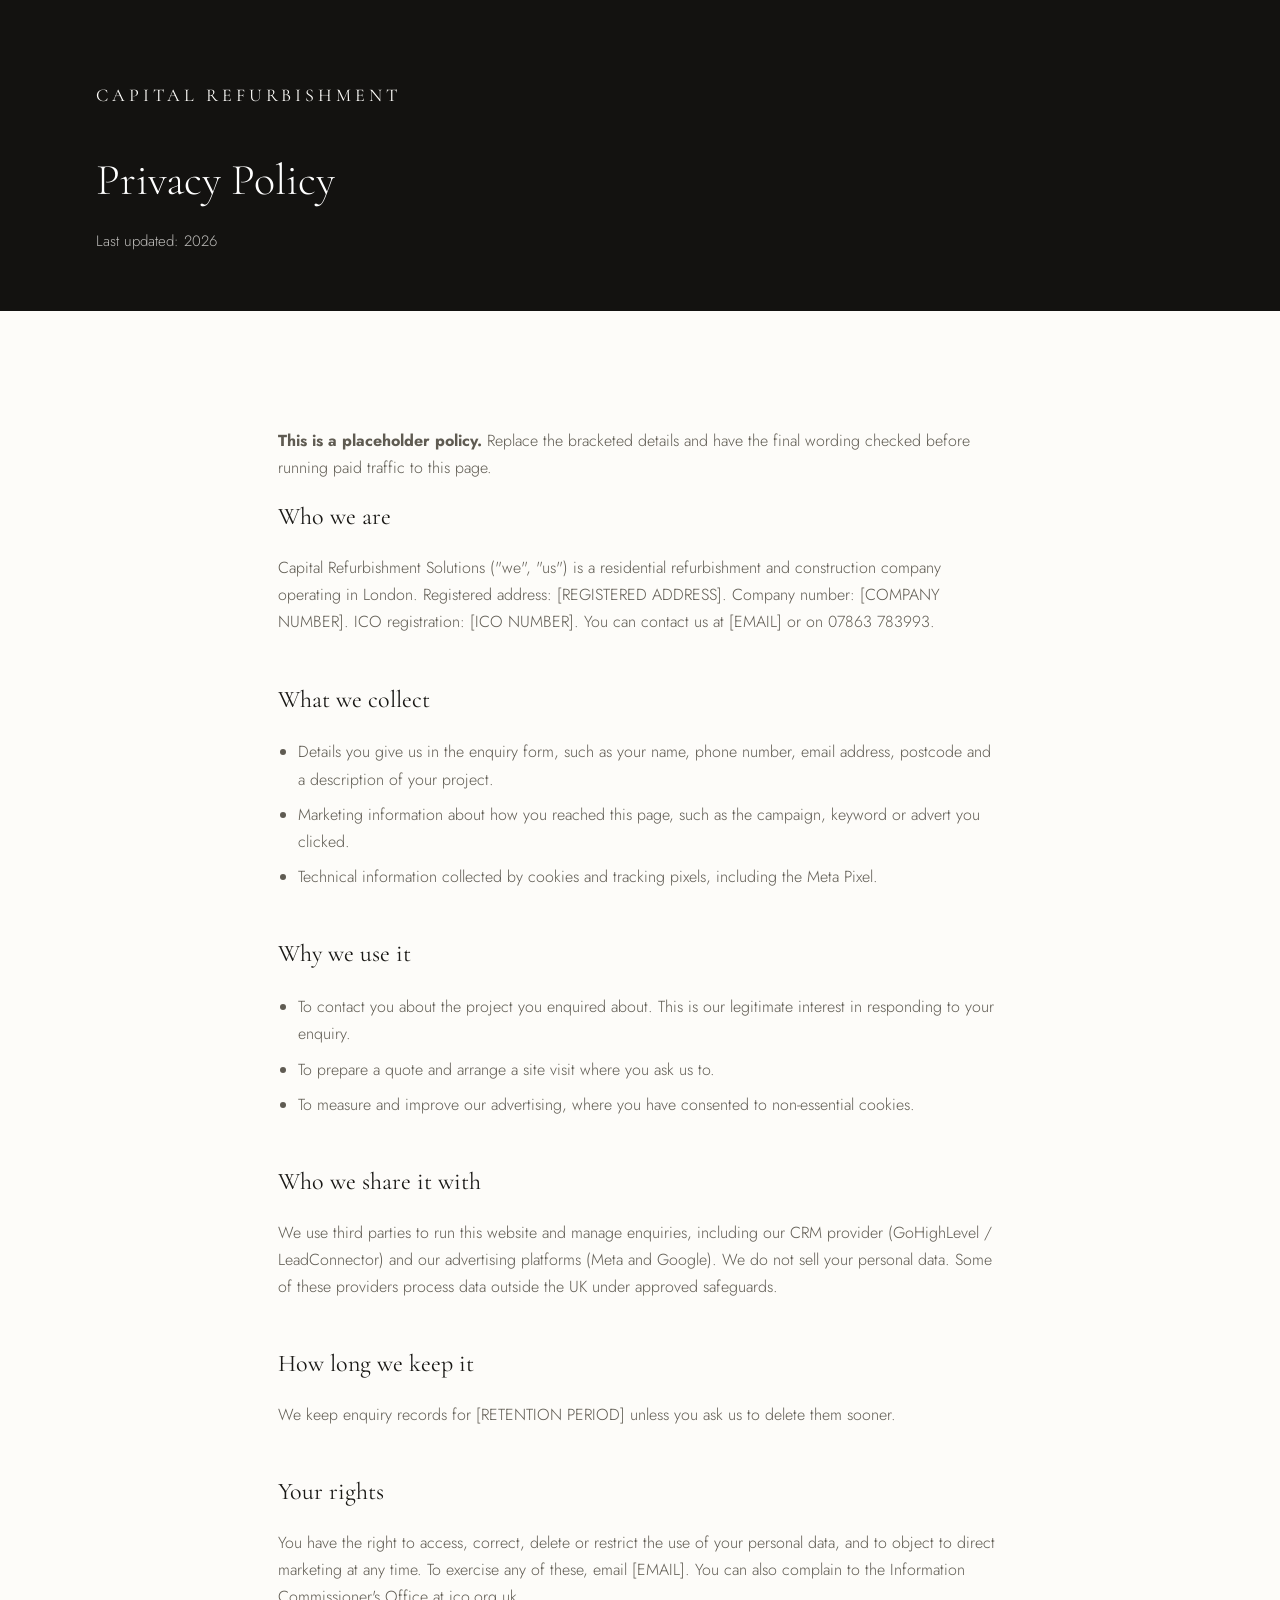
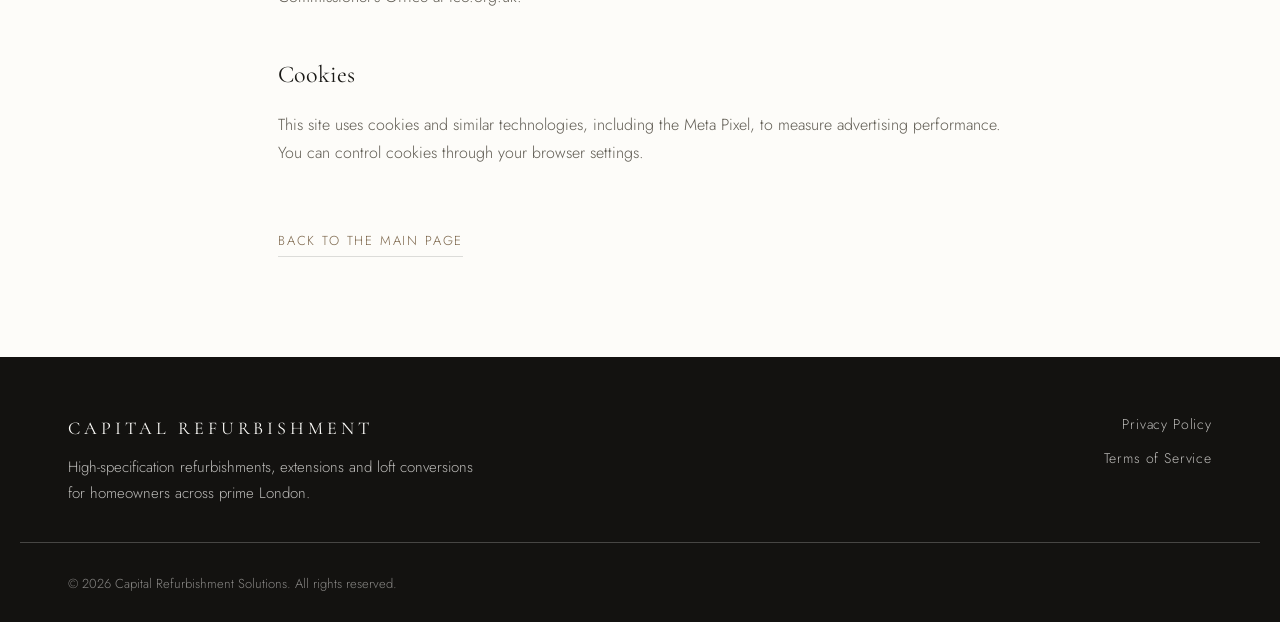
==== privacy-policy.html @ fab8fc4b "Restructure hero, add social proof and video slot, drop dev scaffolding Hero now leads with the offe" ====
<!doctype html>
<html lang="en-GB">
<head>
<meta charset="utf-8">
<meta name="viewport" content="width=device-width, initial-scale=1">
<title>Privacy Policy | Capital Refurbishment Solutions</title>
<meta name="description" content="Privacy Policy for Capital Refurbishment Solutions.">
<meta name="robots" content="noindex, follow">

<!-- TRACKING HEAD CODES GO HERE: Meta Pixel, GA4, GTM Head, TikTok, etc. -->
<!-- Meta Pixel Code -->
<script>
!function(f,b,e,v,n,t,s)
{if(f.fbq)return;n=f.fbq=function(){n.callMethod?
n.callMethod.apply(n,arguments):n.queue.push(arguments)};
if(!f._fbq)f._fbq=n;n.push=n;n.loaded=!0;n.version='2.0';
n.queue=[];t=b.createElement(e);t.async=!0;
t.src=v;s=b.getElementsByTagName(e)[0];
s.parentNode.insertBefore(t,s)}(window, document,'script',
'https://connect.facebook.net/en_US/fbevents.js');
fbq('init', '971365851907422');
fbq('track', 'PageView');
</script>
<noscript><img height="1" width="1" style="display:none"
src="https://www.facebook.com/tr?id=971365851907422&ev=PageView&noscript=1"
/></noscript>
<!-- End Meta Pixel Code -->

<link rel="preconnect" href="https://fonts.googleapis.com">
<link rel="preconnect" href="https://fonts.gstatic.com" crossorigin>
<link href="https://fonts.googleapis.com/css2?family=Cormorant+Garamond:ital,wght@0,300;0,400;1,300;1,400&family=Jost:wght@300;400;500&display=swap" rel="stylesheet">
<link rel="stylesheet" href="styles.css">
</head>
<body>
<!-- TRACKING BODY CODES GO HERE: GTM Body noscript, etc. -->

<header class="legal-head">
  <div class="wrap">
    <a href="/" style="text-decoration:none"><span class="wordmark">Capital Refurbishment</span></a>
    <h1>Privacy Policy</h1>
    <p>Last updated: <span data-year>2026</span></p>
  </div>
</header>

<main class="legal">
  <div class="wrap wrap--narrow">
    <!-- PLACEHOLDER POLICY. Have this reviewed and completed by the client or a solicitor
         before the campaign goes live. Fill in the bracketed company details. -->
    <p><strong>This is a placeholder policy.</strong> Replace the bracketed details and have the
    final wording checked before running paid traffic to this page.</p>

    <h2>Who we are</h2>
    <p>Capital Refurbishment Solutions ("we", "us") is a residential refurbishment and construction
    company operating in London. Registered address: [REGISTERED ADDRESS]. Company number: [COMPANY NUMBER].
    ICO registration: [ICO NUMBER]. You can contact us at [EMAIL] or on 07863 783993.</p>

    <h2>What we collect</h2>
    <ul>
      <li>Details you give us in the enquiry form, such as your name, phone number, email address, postcode and a description of your project.</li>
      <li>Marketing information about how you reached this page, such as the campaign, keyword or advert you clicked.</li>
      <li>Technical information collected by cookies and tracking pixels, including the Meta Pixel.</li>
    </ul>

    <h2>Why we use it</h2>
    <ul>
      <li>To contact you about the project you enquired about. This is our legitimate interest in responding to your enquiry.</li>
      <li>To prepare a quote and arrange a site visit where you ask us to.</li>
      <li>To measure and improve our advertising, where you have consented to non-essential cookies.</li>
    </ul>

    <h2>Who we share it with</h2>
    <p>We use third parties to run this website and manage enquiries, including our CRM provider
    (GoHighLevel / LeadConnector) and our advertising platforms (Meta and Google). We do not sell
    your personal data. Some of these providers process data outside the UK under approved
    safeguards.</p>

    <h2>How long we keep it</h2>
    <p>We keep enquiry records for [RETENTION PERIOD] unless you ask us to delete them sooner.</p>

    <h2>Your rights</h2>
    <p>You have the right to access, correct, delete or restrict the use of your personal data, and
    to object to direct marketing at any time. To exercise any of these, email [EMAIL]. You can also
    complain to the Information Commissioner's Office at ico.org.uk.</p>

    <h2>Cookies</h2>
    <p>This site uses cookies and similar technologies, including the Meta Pixel, to measure
    advertising performance. You can control cookies through your browser settings.</p>
    <a class="legal-back" href="/">Back to the main page</a>
  </div>
</main>

<footer class="foot">
  <div class="wrap foot-grid">
    <div>
      <span class="wordmark wordmark--foot">Capital Refurbishment</span>
      <p class="foot-desc">High-specification refurbishments, extensions and loft conversions for homeowners across prime London.</p>
    </div>
    <div class="foot-links">
      <a href="/privacy-policy">Privacy Policy</a>
      <a href="/terms-of-service">Terms of Service</a>
    </div>
  </div>
  <div class="wrap foot-base">
    <small>&copy; <span data-year>2026</span> Capital Refurbishment Solutions. All rights reserved.</small>
  </div>
</footer>

<script src="script.js" defer></script>
</body>
</html>
---- styles.css ----
/* ==========================================================================
   Capital Refurbishment Solutions — paid traffic funnel
   Palette sampled from capital-refurb.co.uk
   ========================================================================== */

:root{
  --cream:#FDFCF9;
  --band:#F7F4EF;
  --ink:#1A1916;
  --ink-deep:#131210;
  --bronze:#967E5F;
  --bronze-dark:#7C664B;
  --bronze-light:#B49A78;
  --muted:#5F5B52;
  --muted-light:rgba(253,252,249,.72);
  --line:rgba(26,25,22,.14);
  --line-light:rgba(253,252,249,.22);

  --serif:"Cormorant Garamond",Georgia,"Times New Roman",serif;
  --sans:"Jost",-apple-system,BlinkMacSystemFont,"Segoe UI",Helvetica,Arial,sans-serif;

  --pad:24px;
  --sec:60px;
  --maxw:1240px;
}

@media (min-width:900px){
  :root{ --pad:48px; --sec:100px; }
}

*,*::before,*::after{box-sizing:border-box}

html{
  scroll-behavior:smooth;
  -webkit-text-size-adjust:100%;
}
@media (prefers-reduced-motion:reduce){
  html{scroll-behavior:auto}
  *,*::before,*::after{animation-duration:.001ms!important;transition-duration:.001ms!important}
}

body{
  margin:0;
  background:var(--cream);
  color:var(--ink);
  font-family:var(--sans);
  font-weight:300;
  font-size:17px;
  line-height:1.7;
  overflow-x:hidden;
  -webkit-font-smoothing:antialiased;
}
@media (min-width:900px){ body{font-size:18px} }

img{max-width:100%;display:block}
a{color:inherit}

.skip-link{
  position:absolute;left:-9999px;top:0;z-index:200;
  background:var(--ink);color:var(--cream);padding:12px 20px;font-size:14px;
}
.skip-link:focus{left:0}

:focus-visible{outline:2px solid var(--bronze);outline-offset:3px}

/* ---------- layout ---------- */
.wrap{width:100%;max-width:var(--maxw);margin:0 auto;padding:0 var(--pad)}
.wrap--narrow{max-width:820px}
.wrap--form{max-width:760px}
.center{text-align:center}
.section{padding:var(--sec) 0}
.section--tight{padding:var(--sec) 0 0}
.section--flush{padding:var(--sec) 0 0}
.band{background:var(--band)}
.dark{background:var(--ink-deep);color:var(--cream)}

/* ---------- type ---------- */
.eyebrow{
  font-family:var(--sans);
  font-size:11px;font-weight:400;
  letter-spacing:.2em;text-transform:uppercase;
  color:var(--bronze);
  margin:0 0 20px;
}
.eyebrow--light{color:var(--bronze-light)}
.hero .eyebrow--light{color:#DCC7A8}

.h-section{
  font-family:var(--serif);
  font-weight:300;
  font-size:30px;
  line-height:1.15;
  letter-spacing:-.01em;
  margin:0 0 24px;
}
@media (min-width:900px){ .h-section{font-size:42px} }
.h-section--light{color:var(--cream)}

.lede{
  max-width:640px;
  font-size:17px;
  color:var(--muted);
  margin:0 0 8px;
}
.lede--center{margin-left:auto;margin-right:auto}
@media (min-width:900px){ .lede{font-size:18px} }

/* ---------- image frames ---------- */
.slot{position:relative;margin:0;overflow:hidden;background:var(--band)}
.slot img{width:100%;height:100%;object-fit:cover}
picture{display:contents}

/* ---------- buttons ---------- */
.btn{
  display:inline-flex;align-items:center;justify-content:center;
  font-family:var(--sans);font-size:13px;font-weight:500;
  letter-spacing:.14em;text-transform:uppercase;
  text-decoration:none;
  padding:20px 34px;
  border:none;border-radius:2px;
  cursor:pointer;
  transition:background-color .18s ease,color .18s ease;
  width:100%;
}
@media (min-width:700px){ .btn{width:auto} }
.btn--lg{padding:22px 44px;font-size:14px}
.btn--gold{background:var(--bronze);color:#fff}
.btn--gold:hover{background:var(--bronze-dark)}
.btn--ink{background:var(--ink);color:var(--cream)}
.btn--ink:hover{background:#000}

.friction{
  font-size:14px;color:rgba(253,252,249,.86);
  margin:16px 0 0;letter-spacing:.02em;
}
.friction--dark{color:var(--muted)}

/* ==========================================================================
   1. HERO  — headline, subheadline, trust bar, then the form and video
   ========================================================================== */
.hero{
  position:relative;
  padding:96px var(--pad) 72px;
  overflow:hidden;
  isolation:isolate;
}
@media (min-width:900px){ .hero{padding:118px var(--pad) 96px} }

.hero-bg{
  /* overrides the global picture{display:contents}; this one must generate a box
     so it can be absolutely positioned behind the hero content */
  display:block;position:absolute;inset:0;z-index:-2;
}
.hero-bg img{width:100%;height:100%;object-fit:cover}

.hero-veil{
  position:absolute;inset:0;z-index:-1;
  background:
    radial-gradient(ellipse 80% 60% at 50% 30%,rgba(19,18,16,.6),rgba(19,18,16,0) 72%),
    linear-gradient(180deg,rgba(19,18,16,.76) 0%,rgba(19,18,16,.66) 40%,rgba(19,18,16,.88) 100%);
}

.hero-bar{
  position:absolute;top:0;left:0;right:0;
  display:flex;align-items:center;justify-content:space-between;
  gap:16px;padding:24px var(--pad);
}
.wordmark{
  font-family:var(--serif);
  font-size:13px;font-weight:400;
  letter-spacing:.16em;text-transform:uppercase;
  color:var(--cream);white-space:nowrap;
}
@media (min-width:560px){ .wordmark{font-size:15px;letter-spacing:.22em} }
@media (min-width:900px){ .wordmark{font-size:18px} }
.hero-tel{
  font-size:13px;letter-spacing:.1em;color:var(--cream);text-decoration:none;
  border-bottom:1px solid var(--line-light);padding-bottom:3px;white-space:nowrap;
}
.hero-tel:hover{border-color:var(--bronze-light)}

/* --- headline block --- */
.hero-head{
  position:relative;width:100%;max-width:900px;margin:0 auto 44px;
  text-align:center;color:var(--cream);
}
.hero .eyebrow--light{color:#DCC7A8}
.hero h1{
  font-family:var(--serif);font-weight:300;
  font-size:clamp(29px,5.1vw,48px);
  line-height:1.1;letter-spacing:-.015em;
  margin:0 0 18px;color:#fff;
  text-wrap:balance;
}
.hero-sub{
  font-size:16px;line-height:1.6;
  max-width:640px;margin:0 auto;
  color:rgba(253,252,249,.84);
}
@media (min-width:900px){ .hero-sub{font-size:18px} }

/* --- trust bar: under the subheadline, above the form --- */
.hero-trust{
  list-style:none;display:grid;grid-template-columns:repeat(2,1fr);
  gap:18px 12px;margin:34px 0 0;padding:28px 0 0;
  border-top:1px solid var(--line-light);
}
@media (min-width:760px){ .hero-trust{grid-template-columns:repeat(4,1fr);gap:12px} }
.hero-trust li{display:flex;flex-direction:column;align-items:center;gap:5px}
.hero-trust strong{
  font-family:var(--serif);font-weight:400;font-size:25px;
  color:var(--bronze-light);line-height:1;
}
@media (min-width:900px){ .hero-trust strong{font-size:28px} }
.hero-trust .stars{color:var(--bronze-light);font-size:14px;letter-spacing:.14em;line-height:1.75}
.hero-trust span:last-child{
  font-size:9.5px;letter-spacing:.13em;text-transform:uppercase;
  text-align:center;color:rgba(253,252,249,.72);
}
@media (min-width:900px){ .hero-trust span:last-child{font-size:10px;letter-spacing:.16em} }

/* --- form + video --- */
.hero-action{
  position:relative;
  display:grid;grid-template-columns:1fr;gap:28px;
  width:100%;max-width:1180px;margin:0 auto;
  align-items:start;
}
@media (min-width:1000px){
  .hero-action{grid-template-columns:minmax(0,1.18fr) minmax(0,1fr);gap:40px}
}

.hero-form{
  background:var(--cream);
  border-radius:4px;
  padding:30px 22px 26px;
  box-shadow:0 18px 50px rgba(0,0,0,.28);
}
@media (min-width:600px){ .hero-form{padding:36px 32px 30px} }
.hero-form h2{
  font-family:var(--serif);font-weight:400;
  font-size:26px;line-height:1.15;margin:0 0 8px;color:var(--ink);
}
@media (min-width:900px){ .hero-form h2{font-size:31px} }
.form-micro{margin:0 0 22px;font-size:15px;color:var(--muted)}
.form-embed{
  min-height:700px;                /* reserves space so the embed cannot shift layout */
  background:#fff;
  border:1px solid var(--line);
  border-radius:6px;
  overflow:hidden;
}
.form-alt{margin:18px 0 0;text-align:center;font-size:15px;color:var(--muted)}
.form-alt a{color:var(--bronze-dark)}

/* --- video slot --- */
.video-slot{margin:0;position:relative}
.video-btn{
  display:block;position:relative;width:100%;padding:0;
  border:1px solid var(--line-light);border-radius:4px;
  background:#15140F;overflow:hidden;cursor:pointer;
  aspect-ratio:16/9;
}
.video-btn img{width:100%;height:100%;object-fit:cover;opacity:.62;transition:opacity .25s ease}
.video-btn:hover img{opacity:.75}
.video-slot.is-awaiting .video-btn{cursor:default}
.video-icon{
  position:absolute;left:50%;top:50%;transform:translate(-50%,-50%);
  width:62px;height:62px;border-radius:50%;
  border:1px solid rgba(253,252,249,.75);
  background:rgba(19,18,16,.3);
  display:flex;align-items:center;justify-content:center;
}
.video-icon::after{
  content:"";margin-left:4px;
  border-left:15px solid var(--cream);
  border-top:9px solid transparent;
  border-bottom:9px solid transparent;
}
.video-player{display:block;width:100%;aspect-ratio:16/9;border:none;border-radius:4px;background:#000}
.video-slot figcaption{
  margin-top:12px;text-align:center;
  font-size:11px;letter-spacing:.16em;text-transform:uppercase;
  color:rgba(253,252,249,.78);
}

/* ==========================================================================
   3. PROBLEM
   ========================================================================== */
.pains{
  display:grid;grid-template-columns:1fr;
  gap:0;margin-top:44px;
  border-top:1px solid var(--line-light);
}
@media (min-width:820px){ .pains{grid-template-columns:1fr 1fr} }
.pain{
  padding:30px 0;
  border-bottom:1px solid var(--line-light);
}
@media (min-width:820px){
  .pain{padding:36px 40px 36px 0}
  .pain:nth-child(odd){border-right:1px solid var(--line-light)}
  .pain:nth-child(even){padding-left:40px}
}
.pain h3{
  font-family:var(--sans);font-weight:500;font-size:17px;
  letter-spacing:.01em;margin:0 0 8px;color:var(--cream);
}
.pain p{margin:0;color:var(--muted-light);font-size:16px}

/* ==========================================================================
   4. MECHANISM
   ========================================================================== */
.mech-grid{
  display:grid;grid-template-columns:1fr;gap:2px;
  margin:52px 0 0;
}
@media (min-width:820px){ .mech-grid{grid-template-columns:repeat(3,1fr)} }
.mech-cell{position:relative;min-height:420px;display:flex;align-items:flex-end}
@media (min-width:820px){ .mech-cell{min-height:560px} }
.mech-cell img{position:absolute;inset:0}
.mech-cell::after{
  content:"";position:absolute;inset:0;
  background:linear-gradient(180deg,rgba(19,18,16,0) 35%,rgba(19,18,16,.86) 100%);
}
.mech-copy{position:relative;z-index:1;padding:32px 28px}
  background:var(--ink-deep);width:100%;
}
.mech-copy h3{
  font-family:var(--serif);font-weight:400;font-size:24px;line-height:1.2;
  margin:0 0 8px;color:#fff;
}
.mech-copy p{margin:0;font-size:15px;color:var(--muted-light);max-width:34ch}
.section--tight .center{padding-top:var(--sec);padding-bottom:0}

/* ==========================================================================
   5. HOW IT WORKS
   ========================================================================== */
.steps{
  list-style:none;margin:48px 0 0;padding:0;
  display:grid;grid-template-columns:1fr;gap:0;
  border-top:1px solid var(--line);
}
@media (min-width:820px){ .steps{grid-template-columns:repeat(3,1fr);gap:0 48px} }
.steps li{padding:32px 0;border-bottom:1px solid var(--line)}
@media (min-width:820px){ .steps li{border-bottom:none;padding:40px 0 0} }
.step-num{
  display:block;font-family:var(--serif);font-size:34px;font-weight:300;
  color:var(--bronze);line-height:1;margin-bottom:14px;
}
.steps h3{
  font-family:var(--sans);font-weight:500;font-size:17px;
  margin:0 0 8px;letter-spacing:.01em;
}
.steps p{margin:0;color:var(--muted);font-size:16px}

/* ==========================================================================
   6. WHAT YOU GET (split)
   ========================================================================== */
.split{display:grid;grid-template-columns:1fr}
@media (min-width:900px){ .split{grid-template-columns:1fr 1fr;align-items:stretch} }
.slot--split{min-height:400px}
@media (min-width:900px){ .slot--split{min-height:100%} }
.split-copy{padding:var(--sec) var(--pad)}
@media (min-width:900px){
  .split-copy{padding:var(--sec) 8vw;display:flex;flex-direction:column;justify-content:center}
}
.ticks{list-style:none;margin:0 0 36px;padding:0}
.ticks li{
  position:relative;padding:0 0 18px 30px;
  font-size:16px;color:var(--ink);
}
.ticks li::before{
  content:"";position:absolute;left:0;top:11px;
  width:13px;height:7px;
  border-left:1.5px solid var(--bronze);
  border-bottom:1.5px solid var(--bronze);
  transform:rotate(-45deg);
}

/* ==========================================================================
   7. PROOF GALLERY
   ========================================================================== */
.proof-head{padding-bottom:44px}
.gallery{display:grid;grid-template-columns:1fr;gap:2px}
@media (min-width:700px){ .gallery{grid-template-columns:1fr 1fr} }
.slot--gal{position:relative;min-height:400px}
@media (min-width:900px){ .slot--gal{min-height:520px} }
.slot--gal img{position:absolute;inset:0}
.gal-cap{
  position:absolute;left:0;right:0;bottom:0;z-index:1;
  padding:56px 26px 24px;
  background:linear-gradient(180deg,rgba(19,18,16,0),rgba(19,18,16,.85));
  color:#fff;font-size:12px;letter-spacing:.16em;text-transform:uppercase;
}

/* ==========================================================================
   8. SERVICES
   ========================================================================== */
.svc-grid{
  display:grid;grid-template-columns:1fr;gap:2px;margin-top:48px;
}
@media (min-width:640px){ .svc-grid{grid-template-columns:1fr 1fr} }
@media (min-width:1100px){ .svc-grid{grid-template-columns:repeat(4,1fr)} }
.slot--svc{
  position:relative;min-height:400px;
  display:flex;align-items:flex-end;
  text-decoration:none;background:#1F1D19;
}
.slot--svc img{position:absolute;inset:0;transition:transform .5s ease}
.slot--svc:hover img{transform:scale(1.04)}
.slot--svc::after{
  content:"";position:absolute;inset:0;
  background:linear-gradient(180deg,rgba(19,18,16,.15) 40%,rgba(19,18,16,.88) 100%);
}
  repeating-linear-gradient(135deg,rgba(180,154,120,.1) 0 12px,rgba(180,154,120,.03) 12px 24px),
  #1F1D19;border-color:rgba(180,154,120,.28)}
.svc-body{position:relative;z-index:1;padding:30px 26px;display:block}
.svc-name{
  display:block;font-family:var(--serif);font-size:25px;font-weight:400;
  color:#fff;line-height:1.15;margin-bottom:6px;
}
.svc-note{display:block;font-size:14px;color:var(--muted-light)}

/* ==========================================================================
   9. FAQ
   ========================================================================== */
.faq{margin-top:44px;border-top:1px solid var(--line)}
.faq-item{border-bottom:1px solid var(--line)}
.faq h3{margin:0;font-size:inherit;font-weight:inherit}
.faq-q{
  width:100%;display:flex;align-items:center;justify-content:space-between;gap:20px;
  background:none;border:none;cursor:pointer;
  padding:24px 0;text-align:left;
  font-family:var(--serif);font-size:20px;font-weight:400;line-height:1.3;
  color:var(--ink);
}
@media (min-width:900px){ .faq-q{font-size:23px} }
.faq-icon{
  position:relative;flex:0 0 14px;width:14px;height:14px;
}
.faq-icon::before,.faq-icon::after{
  content:"";position:absolute;background:var(--bronze);
  left:0;top:6px;width:14px;height:1.5px;
  transition:transform .22s ease;
}
.faq-icon::after{transform:rotate(90deg)}
.faq-q[aria-expanded="true"] .faq-icon::after{transform:rotate(0)}
.faq-a{padding:0 0 26px;max-width:66ch}
.faq-a p{margin:0;color:var(--muted);font-size:16px}

/* ==========================================================================
   10. FORM
   ========================================================================== */
.form-section{
  background:var(--cream);
  border-top:1px solid var(--line);
  /* sits directly under the hero, so the top is tightened to keep the form high */
  padding-top:44px;
}
@media (min-width:900px){ .form-section{padding-top:64px} }
.form-embed{
  min-height:700px;               /* reserves space so the embed cannot shift layout */
  margin-top:36px;
  background:#fff;
  border:1px solid var(--line);
  border-radius:8px;
  overflow:hidden;
}
.form-alt{
  margin:24px 0 0;text-align:center;font-size:15px;color:var(--muted);
}
.form-alt a{color:var(--bronze-dark);font-weight:400}

/* ==========================================================================
   11. FINAL CTA
   ========================================================================== */
.final{
  position:relative;isolation:isolate;overflow:hidden;
  padding:var(--sec) var(--pad);
  min-height:460px;display:flex;align-items:center;
}
.slot--final{position:absolute;inset:0;z-index:-2;border:none}
.final .hero-veil{z-index:-1;background:rgba(19,18,16,.72)}
.final-inner{
  position:relative;width:100%;max-width:680px;margin:0 auto;
  text-align:center;color:var(--cream);
}
.h-final{
  font-family:var(--serif);font-weight:300;font-size:30px;line-height:1.15;
  margin:0 0 14px;color:#fff;
}
@media (min-width:900px){ .h-final{font-size:42px} }
.final-inner > p{color:var(--muted-light);margin:0 0 30px;font-size:17px}
.final-tel{margin-top:22px;font-size:15px}
.final-tel a{color:var(--bronze-light);text-decoration:none;border-bottom:1px solid var(--line-light);padding-bottom:2px}

/* ==========================================================================
   12. FOOTER
   ========================================================================== */
.foot{background:var(--ink-deep);color:var(--cream);padding:56px 0 0}
.foot-grid{
  display:grid;grid-template-columns:1fr;gap:28px;
  padding-bottom:36px;
}
@media (min-width:820px){ .foot-grid{grid-template-columns:1.6fr 1fr;align-items:start} }
.wordmark--foot{color:var(--cream);display:block;margin-bottom:12px}
.foot-desc{margin:0;max-width:46ch;color:var(--muted-light);font-size:15px}
.foot-links{display:flex;flex-direction:column;gap:10px}
@media (min-width:820px){ .foot-links{align-items:flex-end} }
.foot-links a{
  color:var(--muted-light);text-decoration:none;font-size:14px;
  letter-spacing:.06em;
}
.foot-links a:hover{color:var(--bronze-light)}
.foot-base{
  border-top:1px solid var(--line-light);
  padding-top:24px;padding-bottom:24px;
}
.foot-base small{font-size:13px;color:rgba(253,252,249,.5)}

/* ==========================================================================
   STICKY MOBILE CTA
   ========================================================================== */
.sticky-cta{
  position:fixed;left:0;right:0;bottom:0;z-index:60;
  display:flex;gap:8px;align-items:center;
  padding:10px 12px calc(10px + env(safe-area-inset-bottom));
  background:rgba(19,18,16,.96);
  border-top:1px solid var(--line-light);
  transform:translateY(110%);
  transition:transform .28s ease;
}
.sticky-cta.is-on{transform:translateY(0)}
.sticky-cta[hidden]{display:none}
.sticky-main{flex:1;padding:16px 18px;font-size:12px}
.sticky-tel{
  flex:0 0 auto;display:flex;align-items:center;justify-content:center;
  min-width:76px;padding:16px 14px;
  border:1px solid var(--line-light);border-radius:2px;
  color:var(--cream);text-decoration:none;
  font-size:12px;letter-spacing:.14em;text-transform:uppercase;
}
.sticky-tel:hover{border-color:var(--bronze-light)}
@media (min-width:900px){ .sticky-cta{display:none!important} }
body.has-sticky{padding-bottom:0}

/* ==========================================================================
   THANK YOU PAGE
   ========================================================================== */
.ty-head{
  background:var(--ink-deep);color:var(--cream);
  padding:96px var(--pad) var(--sec);text-align:center;
}
@media (min-width:900px){ .ty-head{padding:120px var(--pad) var(--sec)} }
.ty-head .wordmark{display:block;margin-bottom:40px}
.ty-tick{
  width:56px;height:56px;margin:0 auto 26px;
  border:1px solid var(--bronze);border-radius:50%;
  position:relative;
}
.ty-tick::before{
  content:"";position:absolute;left:19px;top:22px;
  width:18px;height:9px;
  border-left:1.5px solid var(--bronze-light);
  border-bottom:1.5px solid var(--bronze-light);
  transform:rotate(-45deg);
}
.ty-head h1{
  font-family:var(--serif);font-weight:300;font-size:32px;line-height:1.14;
  margin:0 auto 16px;max-width:16ch;color:#fff;
}
@media (min-width:900px){ .ty-head h1{font-size:48px} }
.ty-sub{margin:0 auto;max-width:44ch;color:var(--muted-light);font-size:17px}

.ty-steps{
  list-style:none;margin:0;padding:0;
  display:grid;grid-template-columns:1fr;gap:0;
  border-top:1px solid var(--line);
}
@media (min-width:820px){ .ty-steps{grid-template-columns:1fr 1fr;gap:0 56px} }
.ty-steps li{padding:32px 0;border-bottom:1px solid var(--line)}
@media (min-width:820px){ .ty-steps li{border-bottom:none;padding:40px 0 0} }
.ty-steps h2{
  font-family:var(--sans);font-weight:500;font-size:17px;
  margin:0 0 8px;letter-spacing:.01em;
}
.ty-steps p{margin:0;color:var(--muted);font-size:16px}
.ty-note{
  margin:44px 0 0;padding:26px 28px;
  background:var(--band);border-left:2px solid var(--bronze);
  font-size:16px;color:var(--ink);
}
.ty-note p{margin:0}
.ty-note p + p{margin-top:12px;color:var(--muted);font-size:15px}
.ty-note a{color:var(--bronze-dark)}

/* ==========================================================================
   LEGAL PAGES
   ========================================================================== */
.legal-head{
  background:var(--ink-deep);color:var(--cream);
  padding:80px var(--pad) 56px;
}
.legal-head .wordmark{display:block;margin-bottom:32px}
.legal-head h1{
  font-family:var(--serif);font-weight:300;font-size:32px;margin:0;color:#fff;
}
@media (min-width:900px){ .legal-head h1{font-size:44px} }
.legal-head p{margin:12px 0 0;color:var(--muted-light);font-size:15px}
.legal{padding:var(--sec) 0}
.legal h2{
  font-family:var(--serif);font-weight:400;font-size:24px;
  margin:44px 0 12px;
}
.legal h2:first-of-type{margin-top:0}
.legal p,.legal li{color:var(--muted);font-size:16px}
.legal ul{padding-left:20px}
.legal li{margin-bottom:8px}
.legal a{color:var(--bronze-dark)}
.legal-back{
  display:inline-block;margin-top:48px;font-size:13px;
  letter-spacing:.14em;text-transform:uppercase;
  color:var(--bronze-dark);text-decoration:none;
  border-bottom:1px solid var(--line);padding-bottom:4px;
}

/* ==========================================================================
   TESTIMONIALS
   ========================================================================== */
.tst-grid{
  list-style:none;margin:48px 0 0;padding:0;
  display:grid;grid-template-columns:1fr;gap:0;
  border-top:1px solid var(--line-light);
}
@media (min-width:860px){ .tst-grid{grid-template-columns:repeat(3,1fr);gap:0 44px} }
.tst{padding:32px 0;border-bottom:1px solid var(--line-light)}
@media (min-width:860px){ .tst{border-bottom:none;padding:38px 0 0} }
.tst-flag{
  margin:0 0 16px;font-size:10px;letter-spacing:.18em;text-transform:uppercase;
  color:var(--bronze-light);
}
.tst-quote{
  margin:0 0 20px;padding:0;
  font-family:var(--serif);font-weight:300;font-size:21px;line-height:1.45;
  color:var(--cream);
}
@media (min-width:900px){ .tst-quote{font-size:23px} }
.tst-by{margin:0;display:flex;flex-direction:column;gap:3px}
.tst-name{
  font-size:14px;font-weight:500;letter-spacing:.04em;color:var(--cream);
}
.tst-area,.tst-type{
  font-size:11px;letter-spacing:.14em;text-transform:uppercase;
  color:rgba(253,252,249,.6);
}

/* ==========================================================================
   BEFORE & AFTER
   ========================================================================== */
.ba-list{
  width:100%;max-width:960px;margin:0 auto;padding:0 var(--pad);
  display:grid;gap:34px;
}
.ba-pair{display:grid;grid-template-columns:1fr 1fr;gap:2px}
.ba-cell{margin:0;display:flex;flex-direction:column}
.ba-cell picture,.ba-cell .ba-empty{display:block;aspect-ratio:4/3}
.ba-cell img{width:100%;height:100%;object-fit:cover;display:block}
.ba-empty{
  display:flex;align-items:center;justify-content:center;
  padding:16px;text-align:center;
  background:
    repeating-linear-gradient(135deg,rgba(150,126,95,.1) 0 12px,rgba(150,126,95,.03) 12px 24px),
    var(--cream);
  border:1px solid rgba(150,126,95,.3);
  font-size:10px;letter-spacing:.14em;text-transform:uppercase;
  color:var(--bronze-dark);line-height:1.8;
}
@media (min-width:700px){ .ba-empty{font-size:11px} }
.ba-cell figcaption{
  padding:12px 2px 0;
  font-size:10px;letter-spacing:.16em;text-transform:uppercase;
  color:var(--muted);
}
@media (min-width:700px){ .ba-cell figcaption{font-size:11px} }
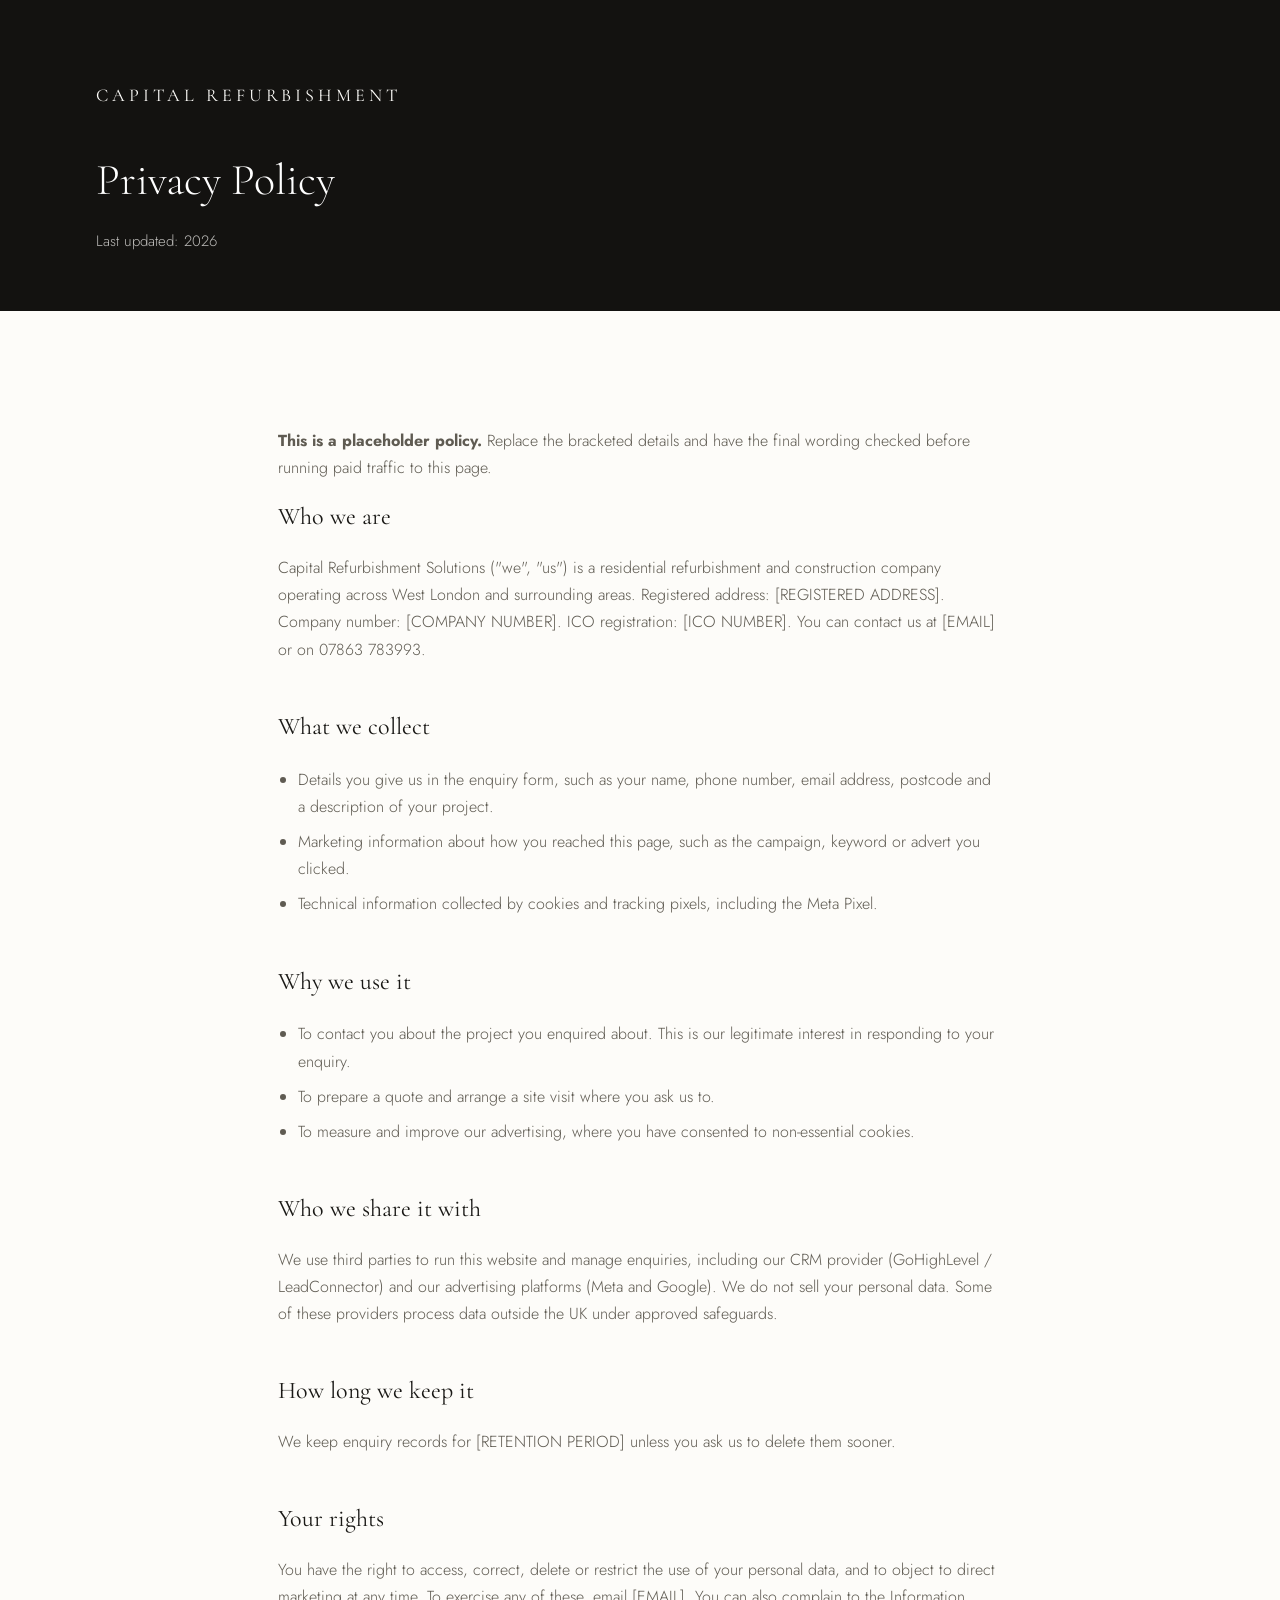
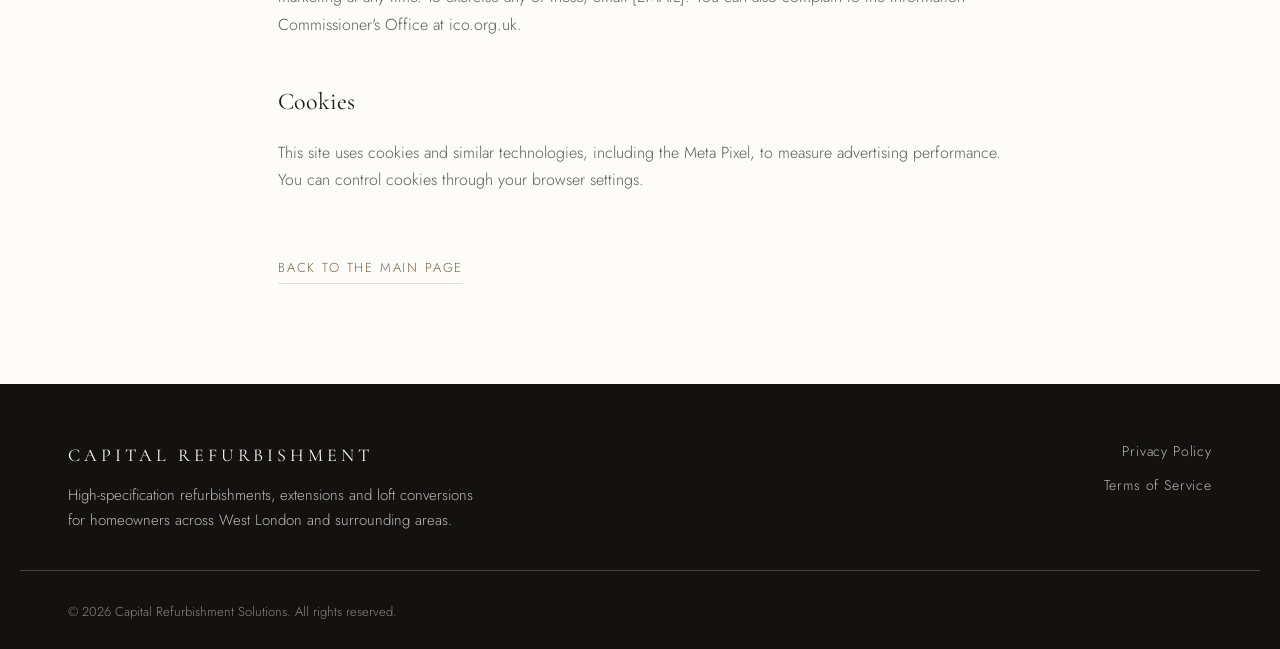
==== commit 981212c7: "Change the service area to West London and surrounding areas Everywhere the page named a prospect's " ====
--- a/privacy-policy.html
+++ b/privacy-policy.html
@@ -51,7 +51,7 @@
 
     <h2>Who we are</h2>
     <p>Capital Refurbishment Solutions ("we", "us") is a residential refurbishment and construction
-    company operating in London. Registered address: [REGISTERED ADDRESS]. Company number: [COMPANY NUMBER].
+    company operating across West London and surrounding areas. Registered address: [REGISTERED ADDRESS]. Company number: [COMPANY NUMBER].
     ICO registration: [ICO NUMBER]. You can contact us at [EMAIL] or on 07863 783993.</p>
 
     <h2>What we collect</h2>
@@ -93,7 +93,7 @@
   <div class="wrap foot-grid">
     <div>
       <span class="wordmark wordmark--foot">Capital Refurbishment</span>
-      <p class="foot-desc">High-specification refurbishments, extensions and loft conversions for homeowners across prime London.</p>
+      <p class="foot-desc">High-specification refurbishments, extensions and loft conversions for homeowners across West London and surrounding areas.</p>
     </div>
     <div class="foot-links">
       <a href="/privacy-policy">Privacy Policy</a>
--- a/styles.css
+++ b/styles.css
@@ -136,7 +136,7 @@
 .friction--dark{color:var(--muted)}
 
 /* ==========================================================================
-   1. HERO  — headline, subheadline, trust bar, then the form and video
+   1. HERO  — headline, subheadline, trust bar, form
    ========================================================================== */
 .hero{
   position:relative;
@@ -180,8 +180,12 @@
 .hero-tel:hover{border-color:var(--bronze-light)}
 
 /* --- headline block --- */
+/* The hero stacks in DOM order on mobile — headline, form, trust bar — and
+   reorders from 1000px up so the trust bar sits above the form on desktop. */
+.hero-stack{position:relative;display:flex;flex-direction:column}
+
 .hero-head{
-  position:relative;width:100%;max-width:900px;margin:0 auto 44px;
+  width:100%;max-width:900px;margin:0 auto 26px;
   text-align:center;color:var(--cream);
 }
 .hero .eyebrow--light{color:#DCC7A8}
@@ -202,7 +206,8 @@
 /* --- trust bar: under the subheadline, above the form --- */
 .hero-trust{
   list-style:none;display:grid;grid-template-columns:repeat(2,1fr);
-  gap:18px 12px;margin:34px 0 0;padding:28px 0 0;
+  gap:18px 12px;
+  width:100%;max-width:900px;margin:36px auto 0;padding:30px 0 0;
   border-top:1px solid var(--line-light);
 }
 @media (min-width:760px){ .hero-trust{grid-template-columns:repeat(4,1fr);gap:12px} }
@@ -219,15 +224,16 @@
 }
 @media (min-width:900px){ .hero-trust span:last-child{font-size:10px;letter-spacing:.16em} }
 
-/* --- form + video --- */
+/* --- form --- */
 .hero-action{
   position:relative;
-  display:grid;grid-template-columns:1fr;gap:28px;
-  width:100%;max-width:1180px;margin:0 auto;
-  align-items:start;
+  width:100%;max-width:620px;margin:0 auto;
 }
 @media (min-width:1000px){
-  .hero-action{grid-template-columns:minmax(0,1.18fr) minmax(0,1fr);gap:40px}
+  /* desktop: headline, trust bar, then the form */
+  .hero-head{order:1;margin-bottom:24px}
+  .hero-trust{order:2;margin:0 auto 42px}
+  .hero-action{order:3}
 }
 
 .hero-form{
@@ -252,37 +258,6 @@
 }
 .form-alt{margin:18px 0 0;text-align:center;font-size:15px;color:var(--muted)}
 .form-alt a{color:var(--bronze-dark)}
-
-/* --- video slot --- */
-.video-slot{margin:0;position:relative}
-.video-btn{
-  display:block;position:relative;width:100%;padding:0;
-  border:1px solid var(--line-light);border-radius:4px;
-  background:#15140F;overflow:hidden;cursor:pointer;
-  aspect-ratio:16/9;
-}
-.video-btn img{width:100%;height:100%;object-fit:cover;opacity:.62;transition:opacity .25s ease}
-.video-btn:hover img{opacity:.75}
-.video-slot.is-awaiting .video-btn{cursor:default}
-.video-icon{
-  position:absolute;left:50%;top:50%;transform:translate(-50%,-50%);
-  width:62px;height:62px;border-radius:50%;
-  border:1px solid rgba(253,252,249,.75);
-  background:rgba(19,18,16,.3);
-  display:flex;align-items:center;justify-content:center;
-}
-.video-icon::after{
-  content:"";margin-left:4px;
-  border-left:15px solid var(--cream);
-  border-top:9px solid transparent;
-  border-bottom:9px solid transparent;
-}
-.video-player{display:block;width:100%;aspect-ratio:16/9;border:none;border-radius:4px;background:#000}
-.video-slot figcaption{
-  margin-top:12px;text-align:center;
-  font-size:11px;letter-spacing:.16em;text-transform:uppercase;
-  color:rgba(253,252,249,.78);
-}
 
 /* ==========================================================================
    3. PROBLEM
@@ -654,32 +629,3 @@
   font-size:11px;letter-spacing:.14em;text-transform:uppercase;
   color:rgba(253,252,249,.6);
 }
-
-/* ==========================================================================
-   BEFORE & AFTER
-   ========================================================================== */
-.ba-list{
-  width:100%;max-width:960px;margin:0 auto;padding:0 var(--pad);
-  display:grid;gap:34px;
-}
-.ba-pair{display:grid;grid-template-columns:1fr 1fr;gap:2px}
-.ba-cell{margin:0;display:flex;flex-direction:column}
-.ba-cell picture,.ba-cell .ba-empty{display:block;aspect-ratio:4/3}
-.ba-cell img{width:100%;height:100%;object-fit:cover;display:block}
-.ba-empty{
-  display:flex;align-items:center;justify-content:center;
-  padding:16px;text-align:center;
-  background:
-    repeating-linear-gradient(135deg,rgba(150,126,95,.1) 0 12px,rgba(150,126,95,.03) 12px 24px),
-    var(--cream);
-  border:1px solid rgba(150,126,95,.3);
-  font-size:10px;letter-spacing:.14em;text-transform:uppercase;
-  color:var(--bronze-dark);line-height:1.8;
-}
-@media (min-width:700px){ .ba-empty{font-size:11px} }
-.ba-cell figcaption{
-  padding:12px 2px 0;
-  font-size:10px;letter-spacing:.16em;text-transform:uppercase;
-  color:var(--muted);
-}
-@media (min-width:700px){ .ba-cell figcaption{font-size:11px} }
